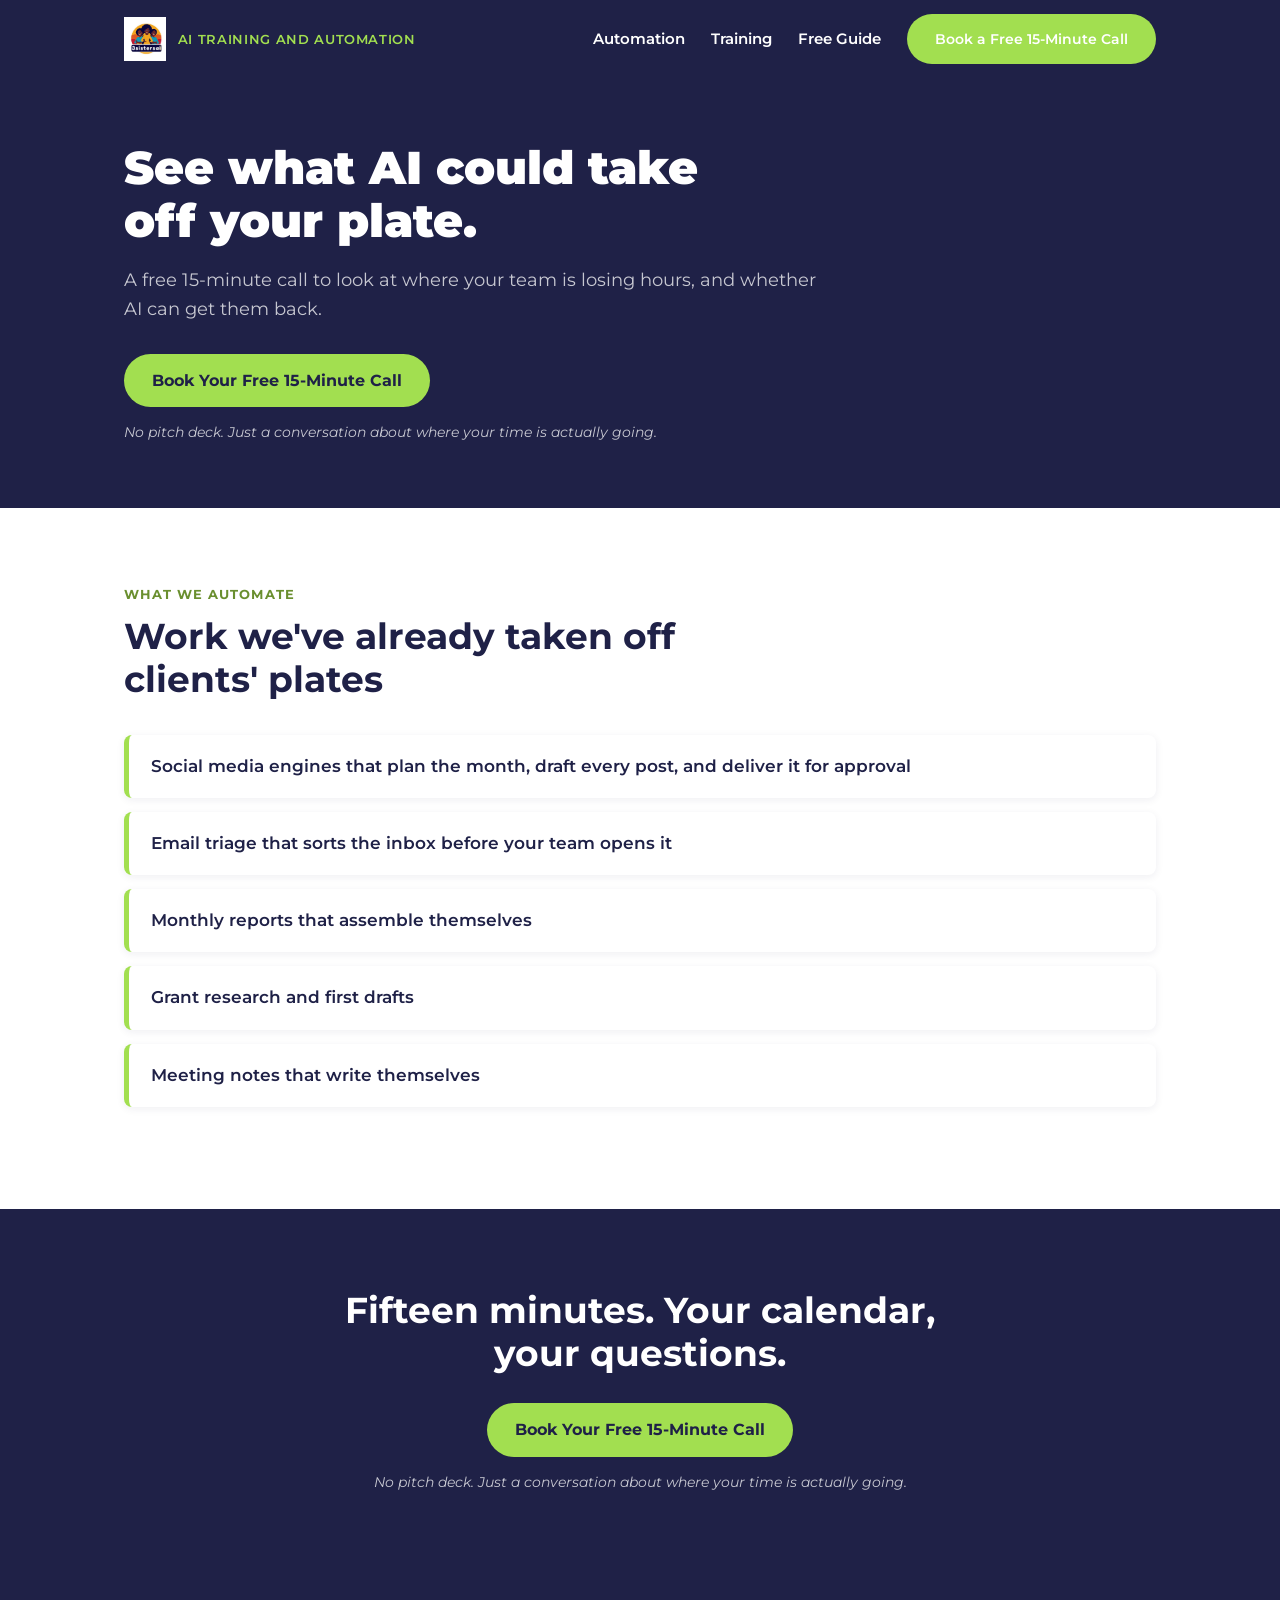
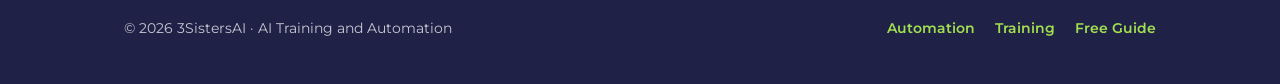
==== automation/index.html @ ec756dd9 "Initial site: 5 pages, brand styling, Supabase opt-in form, lead magnet PDF Co-Authored-By: Claude F" ====
<!DOCTYPE html>
<html lang="en">
<head>
<meta charset="utf-8">
<meta name="viewport" content="width=device-width, initial-scale=1">
<title>AI Automation — 3SistersAI</title>
<meta name="description" content="See what AI could take off your plate. A free 15-minute call to find where your team is losing hours, and whether AI can get them back.">
<link rel="preconnect" href="https://fonts.googleapis.com">
<link href="https://fonts.googleapis.com/css2?family=Montserrat:wght@400;600;700;900&display=swap" rel="stylesheet">
<link rel="stylesheet" href="/assets/style.css">
<link rel="icon" type="image/png" href="/assets/logo.png">
</head>
<body>

<header>
  <div class="nav">
    <a class="nav-brand" href="/">
      <img src="/assets/logo.png" alt="3SistersAI logo">
      <span>AI Training and Automation</span>
    </a>
    <nav class="nav-links">
      <a href="/automation/">Automation</a>
      <a href="/training/">Training</a>
      <a href="/guide/">Free Guide</a>
      <a class="btn" href="https://calendly.com/trinidad-grange-kyner-threesistersai/15min">Book a Free 15-Minute Call</a>
    </nav>
  </div>
</header>

<div class="page-hero">
  <div class="wrap">
    <h1>See what AI could take off your plate.</h1>
    <p class="sub">A free 15-minute call to look at where your team is losing hours, and whether AI can get them back.</p>
    <p style="margin-top:30px"><a class="btn" href="https://calendly.com/trinidad-grange-kyner-threesistersai/15min">Book Your Free 15-Minute Call</a></p>
    <p class="cta-note" style="color:rgba(255,255,255,0.75);font-size:14px;margin-top:14px;font-style:italic">No pitch deck. Just a conversation about where your time is actually going.</p>
  </div>
</div>

<section>
  <div class="wrap">
    <p class="label">What we automate</p>
    <h2>Work we've already taken off clients' plates</h2>
    <ul class="pain-list">
      <li>Social media engines that plan the month, draft every post, and deliver it for approval</li>
      <li>Email triage that sorts the inbox before your team opens it</li>
      <li>Monthly reports that assemble themselves</li>
      <li>Grant research and first drafts</li>
      <li>Meeting notes that write themselves</li>
    </ul>
  </div>
</section>

<div class="cta-band">
  <div class="wrap">
    <h2>Fifteen minutes. Your calendar, your questions.</h2>
    <a class="btn" href="https://calendly.com/trinidad-grange-kyner-threesistersai/15min">Book Your Free 15-Minute Call</a>
    <p class="cta-note">No pitch deck. Just a conversation about where your time is actually going.</p>
  </div>
</div>

<footer>
  <div class="wrap">
    <div>© 2026 3SistersAI · AI Training and Automation</div>
    <nav>
      <a href="/automation/">Automation</a>
      <a href="/training/">Training</a>
      <a href="/guide/">Free Guide</a>
    </nav>
  </div>
</footer>

</body>
</html>
---- assets/style.css ----
/* 3SistersAI — brand: reference/brand/brand-guide.md */
:root {
  --navy: #1f2147;
  --lime: #a2df50;
  --white: #ffffff;
  --muted: rgba(255, 255, 255, 0.75);
  --ink: #23253d;
  --ink-soft: #55586f;
  --bg: #ffffff;
  --bg-alt: #f4f5f9;
  --radius: 14px;
  --maxw: 1080px;
}

* { margin: 0; padding: 0; box-sizing: border-box; }

html { scroll-behavior: smooth; }

body {
  font-family: 'Montserrat', 'Inter', 'Helvetica Neue', Arial, sans-serif;
  color: var(--ink);
  background: var(--bg);
  line-height: 1.6;
  font-size: 17px;
}

.wrap { max-width: var(--maxw); margin: 0 auto; padding: 0 24px; }

/* Header */
header {
  background: var(--navy);
  position: sticky;
  top: 0;
  z-index: 50;
}
.nav {
  display: flex;
  align-items: center;
  justify-content: space-between;
  padding: 14px 24px;
  max-width: var(--maxw);
  margin: 0 auto;
}
.nav-brand { display: flex; align-items: center; gap: 12px; text-decoration: none; }
.nav-brand img { height: 44px; width: auto; display: block; }
.nav-brand span {
  color: var(--lime);
  font-size: 13px;
  font-weight: 600;
  letter-spacing: 0.05em;
  text-transform: uppercase;
}
.nav-links { display: flex; align-items: center; gap: 26px; }
.nav-links a {
  color: var(--white);
  text-decoration: none;
  font-weight: 600;
  font-size: 15px;
}
.nav-links a:hover { color: var(--lime); }
.nav-links a.btn { font-size: 14px; }

/* Buttons */
.btn {
  display: inline-block;
  background: var(--lime);
  color: var(--navy);
  font-weight: 700;
  text-decoration: none;
  padding: 14px 28px;
  border-radius: 999px;
  border: none;
  font-size: 16px;
  font-family: inherit;
  cursor: pointer;
  transition: transform 0.12s ease, box-shadow 0.12s ease;
}
.btn:hover { transform: translateY(-2px); box-shadow: 0 6px 18px rgba(31, 33, 71, 0.25); }
.btn-ghost {
  background: transparent;
  color: var(--lime);
  border: 2px solid var(--lime);
}
.btn-ghost:hover { background: rgba(162, 223, 80, 0.1); }

/* Hero */
.hero {
  background: var(--navy);
  color: var(--white);
  padding: 88px 0 96px;
}
.hero .pre {
  color: var(--lime);
  font-size: 14px;
  font-weight: 600;
  letter-spacing: 0.05em;
  text-transform: uppercase;
  margin-bottom: 18px;
}
.hero h1 {
  font-size: clamp(38px, 6vw, 62px);
  font-weight: 900;
  line-height: 1.1;
  max-width: 15ch;
}
.hero .sub {
  color: var(--muted);
  font-size: 19px;
  max-width: 58ch;
  margin: 24px 0 36px;
}
.hero .cta-note { color: var(--muted); font-size: 14px; margin-top: 14px; font-style: italic; }

/* Sections */
section { padding: 76px 0; }
section.alt { background: var(--bg-alt); }
.label {
  color: #6a8f2f;
  font-size: 13px;
  font-weight: 700;
  letter-spacing: 0.08em;
  text-transform: uppercase;
  margin-bottom: 10px;
}
h2 {
  font-size: clamp(26px, 4vw, 36px);
  font-weight: 700;
  color: var(--navy);
  line-height: 1.2;
  max-width: 26ch;
}
.section-intro { color: var(--ink-soft); max-width: 60ch; margin-top: 14px; }

/* Pain list */
.pain-list { list-style: none; margin: 34px 0 26px; display: grid; gap: 14px; }
.pain-list li {
  background: var(--white);
  border-left: 5px solid var(--lime);
  border-radius: 8px;
  padding: 18px 22px;
  font-weight: 600;
  color: var(--navy);
  box-shadow: 0 2px 8px rgba(31, 33, 71, 0.07);
}
.pain-close { font-size: 18px; color: var(--ink); max-width: 58ch; }

/* Cards */
.cards { display: grid; grid-template-columns: repeat(auto-fit, minmax(280px, 1fr)); gap: 22px; margin-top: 38px; }
.card {
  background: var(--white);
  border-radius: var(--radius);
  padding: 30px 28px;
  box-shadow: 0 3px 14px rgba(31, 33, 71, 0.08);
  border-top: 4px solid var(--lime);
}
.card h3 { color: var(--navy); font-size: 20px; font-weight: 700; margin-bottom: 10px; }
.card p { color: var(--ink-soft); font-size: 16px; }
.card .price { color: var(--navy); font-weight: 700; margin-top: 14px; font-size: 15px; }
.card .price s { color: var(--ink-soft); font-weight: 400; }

/* Steps */
.steps { counter-reset: step; display: grid; gap: 26px; margin-top: 38px; }
.step { display: flex; gap: 22px; align-items: flex-start; }
.step::before {
  counter-increment: step;
  content: counter(step);
  flex: 0 0 52px;
  height: 52px;
  border-radius: 50%;
  background: var(--navy);
  color: var(--lime);
  font-weight: 900;
  font-size: 22px;
  display: flex;
  align-items: center;
  justify-content: center;
}
.step h3 { color: var(--navy); font-size: 19px; font-weight: 700; }
.step p { color: var(--ink-soft); font-size: 16px; max-width: 62ch; }

/* Testimonial */
.quote-block {
  background: var(--navy);
  color: var(--white);
  border-radius: var(--radius);
  padding: 46px 44px;
  margin-top: 38px;
}
.quote-block blockquote {
  font-size: 20px;
  line-height: 1.55;
  font-weight: 600;
  max-width: 62ch;
}
.quote-block blockquote::before { content: "\201C"; color: var(--lime); font-size: 42px; line-height: 0; margin-right: 6px; }
.quote-block cite {
  display: block;
  margin-top: 22px;
  color: var(--lime);
  font-style: normal;
  font-weight: 600;
  font-size: 15px;
}
.quote-context { color: var(--muted); font-size: 15px; margin-top: 18px; max-width: 66ch; }

/* Guide promo */
.promo {
  display: flex;
  flex-wrap: wrap;
  align-items: center;
  justify-content: space-between;
  gap: 24px;
  background: var(--white);
  border: 2px solid var(--lime);
  border-radius: var(--radius);
  padding: 34px 36px;
}
.promo p { font-size: 18px; font-weight: 600; color: var(--navy); max-width: 46ch; }

/* FAQ */
.faq { margin-top: 34px; display: grid; gap: 12px; }
.faq details {
  background: var(--white);
  border-radius: 10px;
  padding: 20px 24px;
  box-shadow: 0 2px 8px rgba(31, 33, 71, 0.07);
}
.faq summary { font-weight: 700; color: var(--navy); cursor: pointer; font-size: 17px; }
.faq details p { margin-top: 12px; color: var(--ink-soft); }

/* Final CTA band */
.cta-band { background: var(--navy); color: var(--white); text-align: center; padding: 80px 0; }
.cta-band h2 { color: var(--white); margin: 0 auto 28px; }
.cta-band .cta-note { color: var(--muted); font-size: 14px; margin-top: 14px; font-style: italic; }

/* Forms */
.form-card {
  background: var(--white);
  border-radius: var(--radius);
  padding: 40px 38px;
  box-shadow: 0 4px 20px rgba(31, 33, 71, 0.1);
  max-width: 480px;
}
.form-card label { display: block; font-weight: 600; color: var(--navy); font-size: 15px; margin: 18px 0 6px; }
.form-card input {
  width: 100%;
  padding: 13px 16px;
  border: 2px solid #d8dae6;
  border-radius: 8px;
  font-size: 16px;
  font-family: inherit;
}
.form-card input:focus { outline: none; border-color: var(--lime); }
.form-card .btn { width: 100%; margin-top: 26px; }
.form-msg { margin-top: 16px; font-size: 15px; font-weight: 600; }
.form-msg.err { color: #b3261e; }
.hp { position: absolute; left: -9999px; opacity: 0; }

/* Footer */
footer { background: var(--navy); color: var(--muted); padding: 44px 0; font-size: 14px; }
footer .wrap { display: flex; flex-wrap: wrap; justify-content: space-between; gap: 18px; align-items: center; }
footer a { color: var(--lime); text-decoration: none; font-weight: 600; }
footer nav { display: flex; gap: 20px; }

/* Page hero (inner pages) */
.page-hero { background: var(--navy); color: var(--white); padding: 64px 0; }
.page-hero h1 { font-size: clamp(30px, 5vw, 46px); font-weight: 900; line-height: 1.15; max-width: 20ch; }
.page-hero .sub { color: var(--muted); font-size: 18px; max-width: 58ch; margin-top: 18px; }

.empty-state {
  background: var(--bg-alt);
  border: 2px dashed #c9ccdd;
  border-radius: var(--radius);
  padding: 34px;
  text-align: center;
  color: var(--ink-soft);
  font-size: 17px;
  margin-top: 30px;
}

@media (max-width: 720px) {
  .nav-links a:not(.btn) { display: none; }
  .hero { padding: 60px 0 68px; }
  section { padding: 56px 0; }
  .quote-block { padding: 32px 26px; }
}
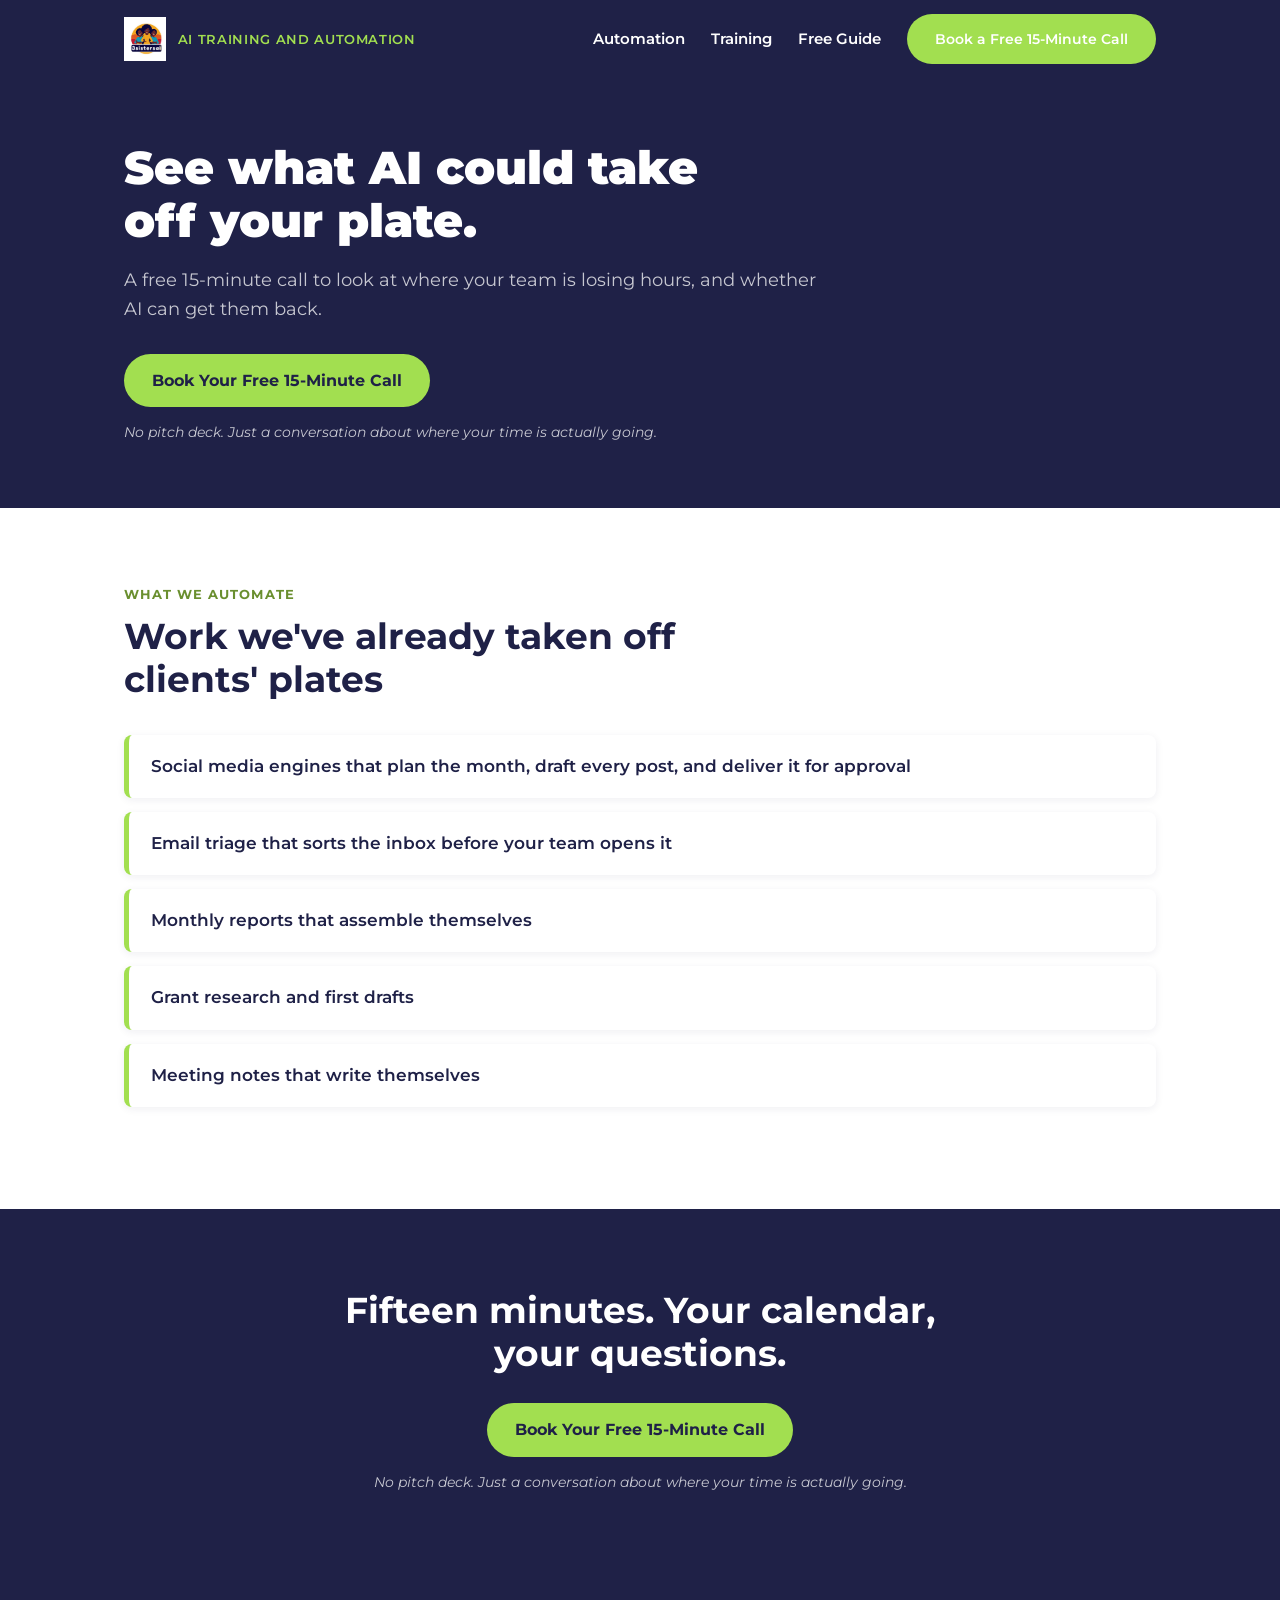
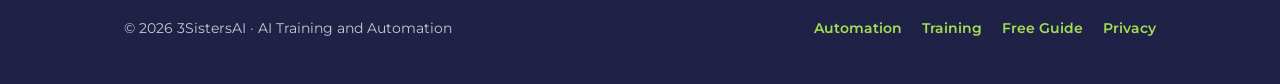
==== commit 35b5a881: "Add privacy policy page, link across site Covers guide form data collection (name/email via Supabase" ====
--- a/automation/index.html
+++ b/automation/index.html
@@ -65,6 +65,7 @@
       <a href="/automation/">Automation</a>
       <a href="/training/">Training</a>
       <a href="/guide/">Free Guide</a>
+      <a href="/privacy/">Privacy</a>
     </nav>
   </div>
 </footer>
--- a/assets/style.css
+++ b/assets/style.css
@@ -267,6 +267,13 @@
 .page-hero h1 { font-size: clamp(30px, 5vw, 46px); font-weight: 900; line-height: 1.15; max-width: 20ch; }
 .page-hero .sub { color: var(--muted); font-size: 18px; max-width: 58ch; margin-top: 18px; }
 
+/* Legal / prose pages */
+.legal { max-width: 70ch; }
+.legal > p:first-child { color: var(--ink-soft); font-size: 15px; margin-bottom: 40px; }
+.legal h2 { font-size: 21px; margin-top: 38px; margin-bottom: 10px; }
+.legal h2:first-of-type { margin-top: 0; }
+.legal p { color: var(--ink-soft); margin-top: 4px; }
+
 .empty-state {
   background: var(--bg-alt);
   border: 2px dashed #c9ccdd;
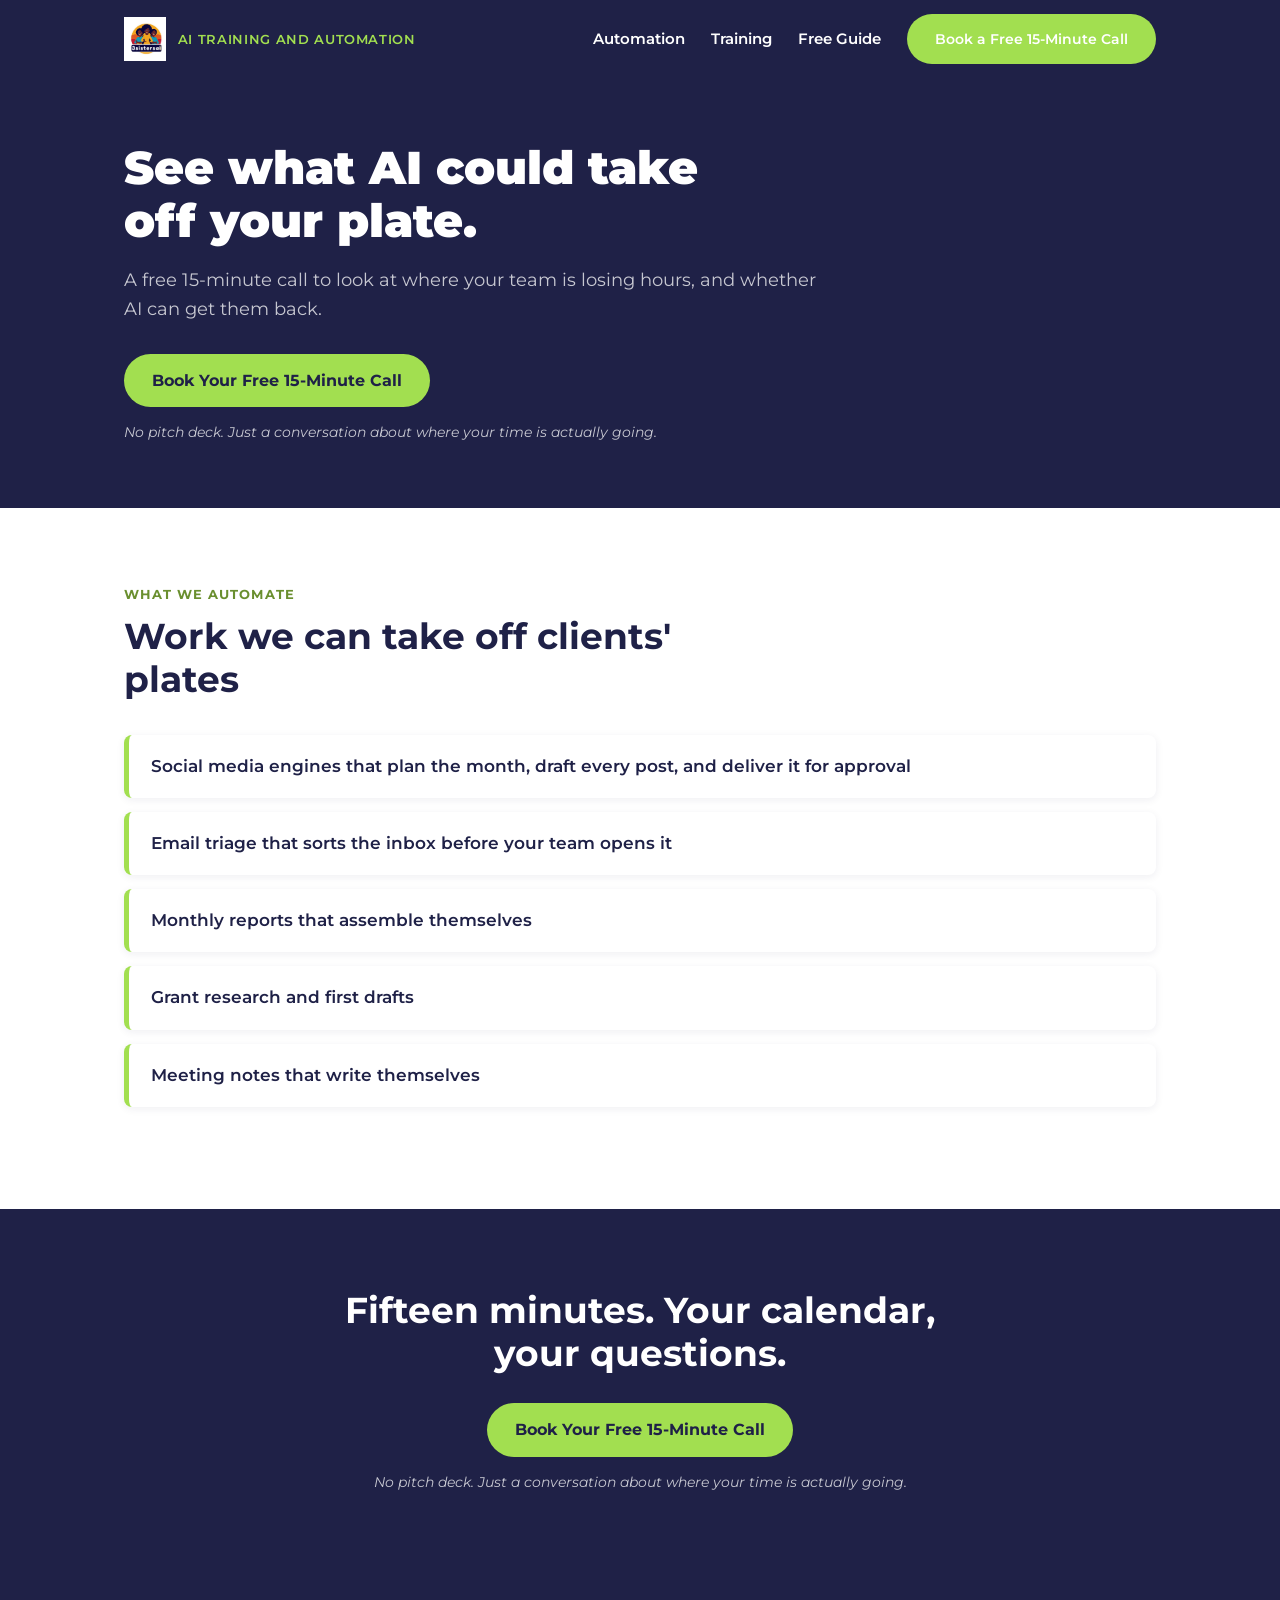
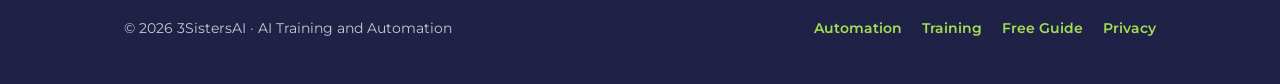
==== commit 345ede46: "Fix automation page heading tense" ====
--- a/automation/index.html
+++ b/automation/index.html
@@ -39,7 +39,7 @@
 <section>
   <div class="wrap">
     <p class="label">What we automate</p>
-    <h2>Work we've already taken off clients' plates</h2>
+    <h2>Work we can take off clients' plates</h2>
     <ul class="pain-list">
       <li>Social media engines that plan the month, draft every post, and deliver it for approval</li>
       <li>Email triage that sorts the inbox before your team opens it</li>
